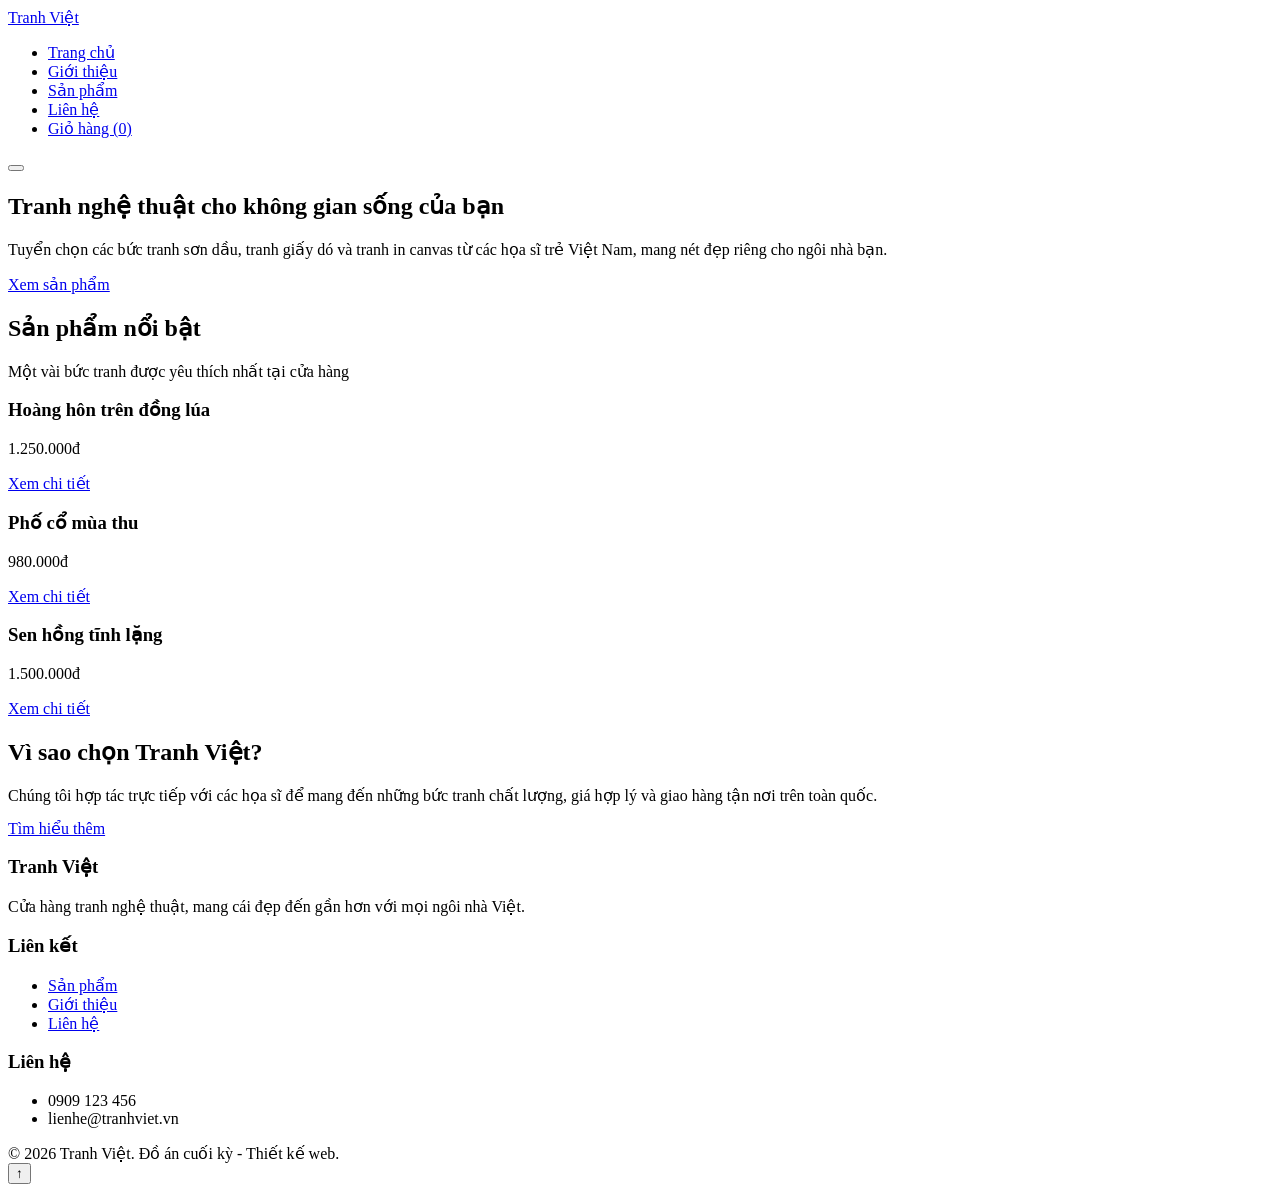
==== index.html @ 48a6f38f "update" ====
<!DOCTYPE html>
<html lang="vi">
<head>
<meta charset="UTF-8">
<meta name="viewport" content="width=device-width, initial-scale=1.0">
<title>Tranh Việt - Trang chủ</title>
<link rel="stylesheet" href="css/style.css">
</head>
<body>

<header>
  <div class="header-inner">
    <a href="index.html" class="logo">
      <span class="khung"></span>
      Tranh Việt
    </a>
    <nav>
      <ul>
        <li><a href="index.html">Trang chủ</a></li>
        <li><a href="gioi-thieu.html">Giới thiệu</a></li>
        <li><a href="san-pham.html">Sản phẩm</a></li>
        <li><a href="lien-he.html">Liên hệ</a></li>
        <li><a href="#">Giỏ hàng (<span id="so-gio-hang">0</span>)</a></li>
      </ul>
    </nav>
    <button class="menu-toggle" aria-label="Mở menu">
      <span></span><span></span><span></span>
    </button>
  </div>
</header>

<section class="hero">
  <div class="container">
    <h1>Tranh nghệ thuật cho không gian sống của bạn</h1>
    <p>Tuyển chọn các bức tranh sơn dầu, tranh giấy dó và tranh in canvas từ các họa sĩ trẻ Việt Nam, mang nét đẹp riêng cho ngôi nhà bạn.</p>
    <a href="san-pham.html" class="btn">Xem sản phẩm</a>
  </div>
</section>

<section>
  <div class="container">
    <div class="tieu-de-section">
      <h2>Sản phẩm nổi bật</h2>
      <p>Một vài bức tranh được yêu thích nhất tại cửa hàng</p>
    </div>

    <div class="luoi-san-pham">
      <div class="the-san-pham">
        <div class="tranh-art" style="background: linear-gradient(135deg,#b9924f,#e2c290,#2f3e2e);"></div>
        <div class="the-san-pham-noidung">
          <h3>Hoàng hôn trên đồng lúa</h3>
          <p class="gia">1.250.000đ</p>
          <a href="chi-tiet.html" class="btn">Xem chi tiết</a>
        </div>
      </div>

      <div class="the-san-pham">
        <div class="tranh-art" style="background: linear-gradient(135deg,#5c7a5a,#c9d6b0,#2a3a28);"></div>
        <div class="the-san-pham-noidung">
          <h3>Phố cổ mùa thu</h3>
          <p class="gia">980.000đ</p>
          <a href="chi-tiet.html" class="btn">Xem chi tiết</a>
        </div>
      </div>

      <div class="the-san-pham">
        <div class="tranh-art" style="background: linear-gradient(135deg,#a13a30,#e0a37c,#3a2a28);"></div>
        <div class="the-san-pham-noidung">
          <h3>Sen hồng tĩnh lặng</h3>
          <p class="gia">1.500.000đ</p>
          <a href="chi-tiet.html" class="btn">Xem chi tiết</a>
        </div>
      </div>
    </div>
  </div>
</section>

<section style="background: var(--nen-toi);">
  <div class="container gioi-thieu-luoi">
    <div class="tranh-art" style="background: linear-gradient(160deg,#2f3e2e,#b9924f,#faf7f1);"></div>
    <div>
      <h2>Vì sao chọn Tranh Việt?</h2>
      <p style="color:var(--chu-nhat); margin: 14px 0;">Chúng tôi hợp tác trực tiếp với các họa sĩ để mang đến những bức tranh chất lượng, giá hợp lý và giao hàng tận nơi trên toàn quốc.</p>
      <a href="gioi-thieu.html" class="btn btn-vien">Tìm hiểu thêm</a>
    </div>
  </div>
</section>

<footer>
  <div class="container footer-luoi">
    <div>
      <h3>Tranh Việt</h3>
      <p>Cửa hàng tranh nghệ thuật, mang cái đẹp đến gần hơn với mọi ngôi nhà Việt.</p>
    </div>
    <div>
      <h3>Liên kết</h3>
      <ul>
        <li><a href="san-pham.html">Sản phẩm</a></li>
        <li><a href="gioi-thieu.html">Giới thiệu</a></li>
        <li><a href="lien-he.html">Liên hệ</a></li>
      </ul>
    </div>
    <div>
      <h3>Liên hệ</h3>
      <ul>
        <li>0909 123 456</li>
        <li>lienhe@tranhviet.vn</li>
      </ul>
    </div>
  </div>
  <div class="footer-duoi">© 2026 Tranh Việt. Đồ án cuối kỳ - Thiết kế web.</div>
</footer>

<button id="len-dau-trang">↑</button>

<script src="js/script.js"></script>
</body>
</html>
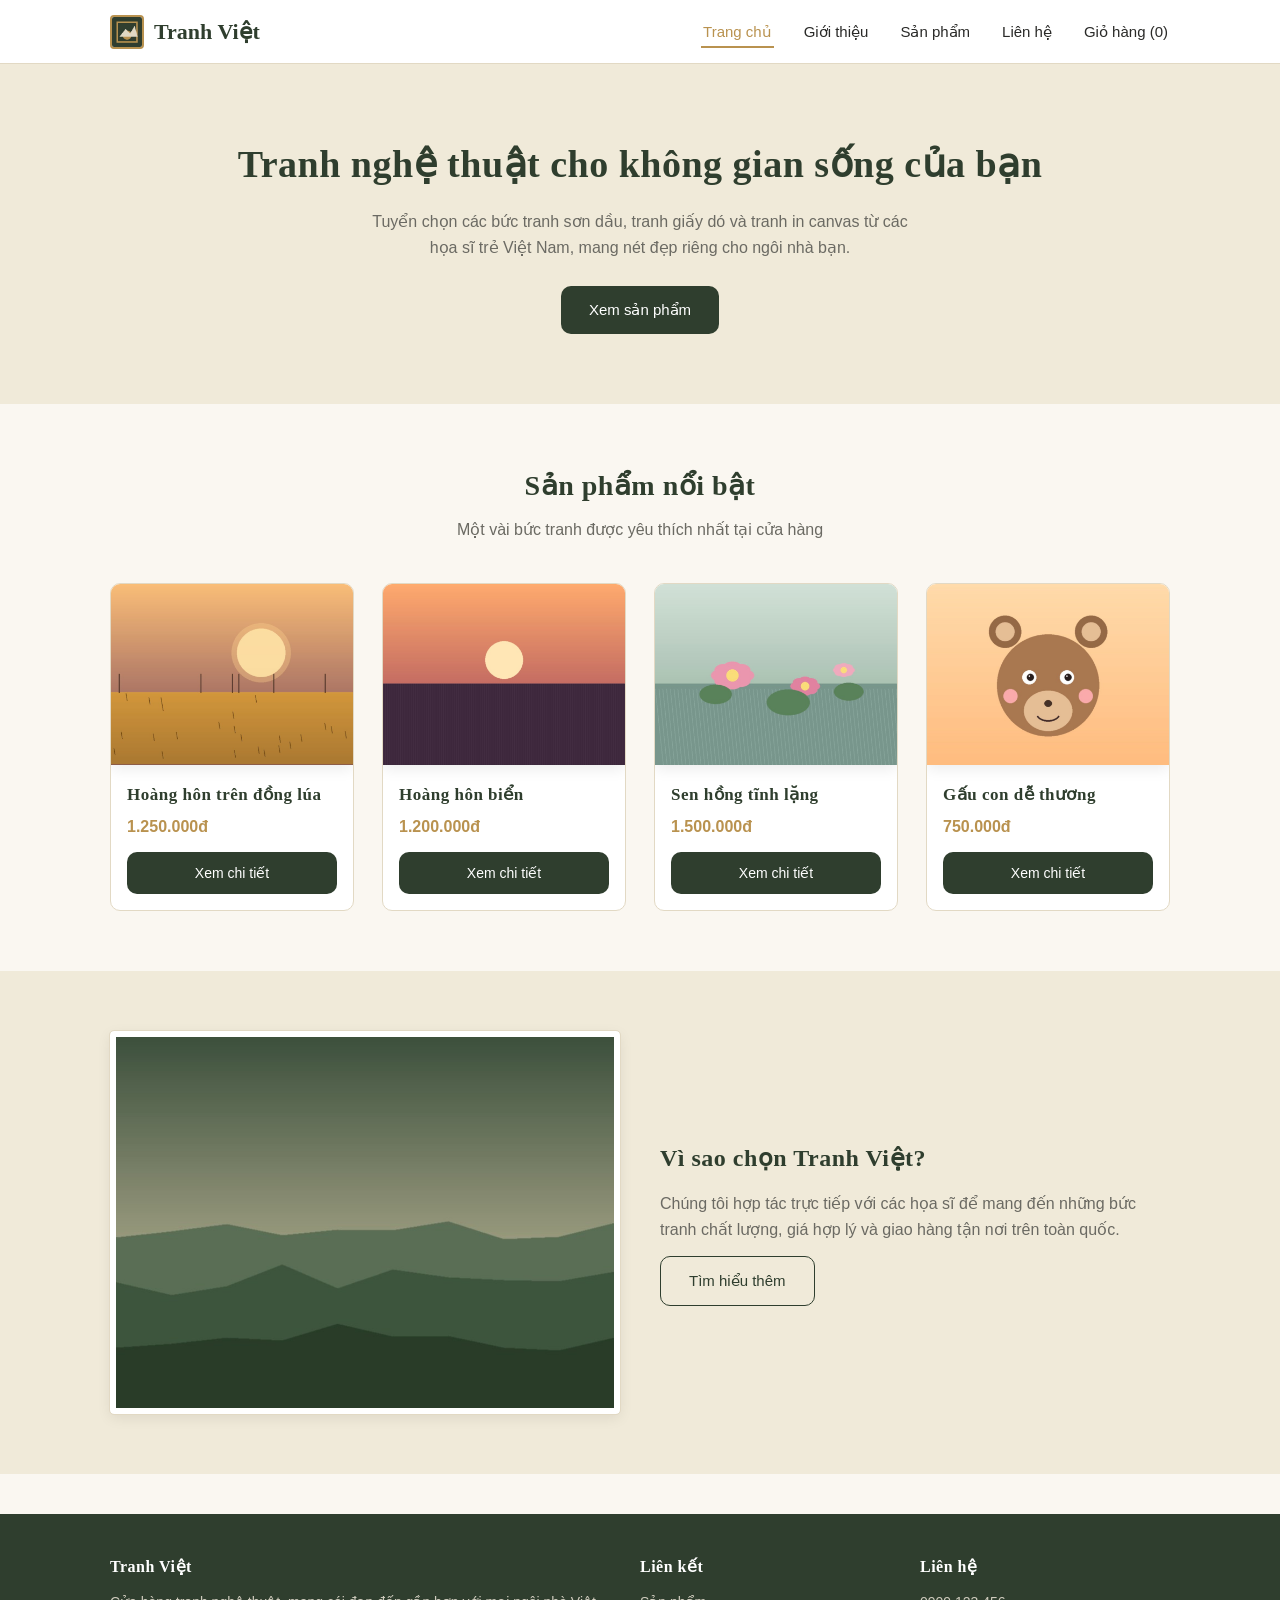
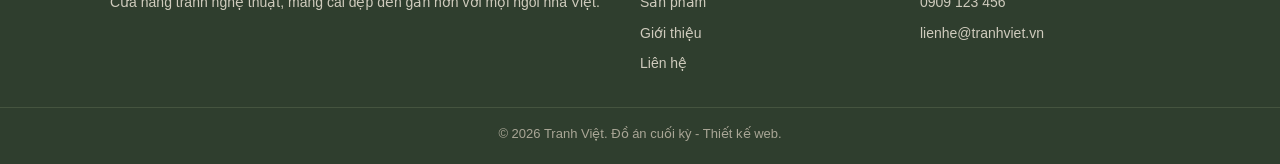
==== commit 5d52f6d8: "update" ====
--- a/index.html
+++ b/index.html
@@ -11,7 +11,7 @@
 <header>
   <div class="header-inner">
     <a href="index.html" class="logo">
-      <span class="khung"></span>
+      <img src="assets/logo.jpg" alt="Logo Tranh Việt" class="khung">
       Tranh Việt
     </a>
     <nav>
@@ -46,7 +46,7 @@
 
     <div class="luoi-san-pham">
       <div class="the-san-pham">
-        <div class="tranh-art" style="background: linear-gradient(135deg,#b9924f,#e2c290,#2f3e2e);"></div>
+        <div class="tranh-art" style="background-image: url('assets/tranh1.jpg');"></div>
         <div class="the-san-pham-noidung">
           <h3>Hoàng hôn trên đồng lúa</h3>
           <p class="gia">1.250.000đ</p>
@@ -55,19 +55,28 @@
       </div>
 
       <div class="the-san-pham">
-        <div class="tranh-art" style="background: linear-gradient(135deg,#5c7a5a,#c9d6b0,#2a3a28);"></div>
+        <div class="tranh-art" style="background-image: url('assets/tranh12.jpg');"></div>
         <div class="the-san-pham-noidung">
-          <h3>Phố cổ mùa thu</h3>
-          <p class="gia">980.000đ</p>
+          <h3>Hoàng hôn biển</h3>
+          <p class="gia">1.200.000đ</p>
           <a href="chi-tiet.html" class="btn">Xem chi tiết</a>
         </div>
       </div>
 
       <div class="the-san-pham">
-        <div class="tranh-art" style="background: linear-gradient(135deg,#a13a30,#e0a37c,#3a2a28);"></div>
+        <div class="tranh-art" style="background-image: url('assets/tranh3.jpg');"></div>
         <div class="the-san-pham-noidung">
           <h3>Sen hồng tĩnh lặng</h3>
           <p class="gia">1.500.000đ</p>
+          <a href="chi-tiet.html" class="btn">Xem chi tiết</a>
+        </div>
+      </div>
+
+      <div class="the-san-pham">
+        <div class="tranh-art" style="background-image: url('assets/tranh19.jpg');"></div>
+        <div class="the-san-pham-noidung">
+          <h3>Gấu con dễ thương</h3>
+          <p class="gia">750.000đ</p>
           <a href="chi-tiet.html" class="btn">Xem chi tiết</a>
         </div>
       </div>
@@ -77,7 +86,7 @@
 
 <section style="background: var(--nen-toi);">
   <div class="container gioi-thieu-luoi">
-    <div class="tranh-art" style="background: linear-gradient(160deg,#2f3e2e,#b9924f,#faf7f1);"></div>
+    <div class="tranh-art" style="background-image: url('assets/tranh-about.jpg');"></div>
     <div>
       <h2>Vì sao chọn Tranh Việt?</h2>
       <p style="color:var(--chu-nhat); margin: 14px 0;">Chúng tôi hợp tác trực tiếp với các họa sĩ để mang đến những bức tranh chất lượng, giá hợp lý và giao hàng tận nơi trên toàn quốc.</p>
--- a/css/style.css
+++ b/css/style.css
@@ -0,0 +1,530 @@
+/* ===== Biến màu & font dùng chung ===== */
+:root {
+  --nen: #faf7f1;
+  --nen-toi: #f0ead9;
+  --chu: #2a2a28;
+  --chu-nhat: #6b6a63;
+  --xanh: #2f3e2e;
+  --vang: #b9924f;
+  --vien: #e2d9c4;
+  --trang: #ffffff;
+  --bo-vien: 10px;
+}
+
+* {
+  box-sizing: border-box;
+  margin: 0;
+  padding: 0;
+}
+
+body {
+  font-family: "Segoe UI", Roboto, Arial, sans-serif;
+  background: var(--nen);
+  color: var(--chu);
+  line-height: 1.6;
+}
+
+h1, h2, h3 {
+  font-family: Georgia, "Times New Roman", serif;
+  color: var(--xanh);
+  letter-spacing: 0.5px;
+}
+
+a {
+  color: inherit;
+  text-decoration: none;
+}
+
+img {
+  max-width: 100%;
+  display: block;
+}
+
+.container {
+  max-width: 1100px;
+  margin: 0 auto;
+  padding: 0 20px;
+}
+
+/* ===== Header ===== */
+header {
+  background: var(--trang);
+  border-bottom: 1px solid var(--vien);
+  position: sticky;
+  top: 0;
+  z-index: 100;
+}
+
+.header-inner {
+  display: flex;
+  align-items: center;
+  justify-content: space-between;
+  padding: 14px 20px;
+  max-width: 1100px;
+  margin: 0 auto;
+}
+
+.logo {
+  display: flex;
+  align-items: center;
+  gap: 10px;
+  font-family: Georgia, serif;
+  font-size: 22px;
+  font-weight: bold;
+  color: var(--xanh);
+}
+
+.logo .khung {
+  width: 34px;
+  height: 34px;
+  border: 2px solid var(--vang);
+  border-radius: 4px;
+  object-fit: cover;
+}
+
+nav ul {
+  list-style: none;
+  display: flex;
+  gap: 28px;
+}
+
+nav a {
+  font-size: 15px;
+  color: var(--chu);
+  padding: 6px 2px;
+  border-bottom: 2px solid transparent;
+  transition: border-color 0.2s, color 0.2s;
+}
+
+nav a:hover,
+nav a.active {
+  color: var(--vang);
+  border-bottom-color: var(--vang);
+}
+
+.menu-toggle {
+  display: none;
+  flex-direction: column;
+  gap: 5px;
+  background: none;
+  border: none;
+  cursor: pointer;
+}
+
+.menu-toggle span {
+  width: 24px;
+  height: 2px;
+  background: var(--xanh);
+}
+
+/* ===== Hero ===== */
+.hero {
+  background: var(--nen-toi);
+  padding: 70px 0;
+  text-align: center;
+}
+
+.hero h1 {
+  font-size: 38px;
+  margin-bottom: 14px;
+}
+
+.hero p {
+  color: var(--chu-nhat);
+  max-width: 560px;
+  margin: 0 auto 26px;
+}
+
+.btn {
+  display: inline-block;
+  background: var(--xanh);
+  color: var(--trang);
+  padding: 12px 28px;
+  border-radius: var(--bo-vien);
+  border: none;
+  cursor: pointer;
+  font-size: 15px;
+  transition: background 0.2s;
+}
+
+.btn:hover {
+  background: var(--vang);
+}
+
+.btn-vien {
+  background: transparent;
+  border: 1px solid var(--xanh);
+  color: var(--xanh);
+}
+
+.btn-vien:hover {
+  background: var(--xanh);
+  color: var(--trang);
+}
+
+/* ===== Section chung ===== */
+section {
+  padding: 60px 0;
+}
+
+.tieu-de-section {
+  text-align: center;
+  margin-bottom: 40px;
+}
+
+.tieu-de-section h2 {
+  font-size: 28px;
+  margin-bottom: 8px;
+}
+
+.tieu-de-section p {
+  color: var(--chu-nhat);
+}
+
+/* ===== Khung tranh giả lập (không dùng ảnh thật) ===== */
+.tranh-art {
+  aspect-ratio: 4 / 3;
+  border-radius: 4px;
+  border: 6px solid var(--trang);
+  outline: 1px solid var(--vien);
+  box-shadow: 0 4px 14px rgba(0,0,0,0.08);
+  background-size: cover;
+  background-position: center;
+}
+
+/* ===== Grid sản phẩm ===== */
+.luoi-san-pham {
+  display: grid;
+  grid-template-columns: repeat(auto-fit, minmax(230px, 1fr));
+  gap: 28px;
+}
+
+.the-san-pham {
+  background: var(--trang);
+  border: 1px solid var(--vien);
+  border-radius: var(--bo-vien);
+  overflow: hidden;
+  transition: transform 0.2s, box-shadow 0.2s;
+}
+
+.the-san-pham:hover {
+  transform: translateY(-4px);
+  box-shadow: 0 10px 22px rgba(0,0,0,0.08);
+}
+
+.the-san-pham .tranh-art {
+  border-radius: 0;
+  border: none;
+  outline: none;
+}
+
+.the-san-pham-noidung {
+  padding: 16px;
+}
+
+.the-san-pham h3 {
+  font-size: 17px;
+  margin-bottom: 4px;
+}
+
+.the-san-pham .gia {
+  color: var(--vang);
+  font-weight: bold;
+  margin: 6px 0 12px;
+}
+
+.the-san-pham .btn {
+  width: 100%;
+  text-align: center;
+  padding: 10px;
+  font-size: 14px;
+}
+
+/* ===== Bộ lọc sản phẩm ===== */
+.bo-loc {
+  display: flex;
+  gap: 10px;
+  justify-content: center;
+  flex-wrap: wrap;
+  margin-bottom: 36px;
+}
+
+.bo-loc button {
+  background: var(--trang);
+  border: 1px solid var(--vien);
+  padding: 8px 18px;
+  border-radius: 20px;
+  cursor: pointer;
+  font-size: 14px;
+  transition: 0.2s;
+}
+
+.bo-loc button:hover,
+.bo-loc button.active {
+  background: var(--xanh);
+  color: var(--trang);
+  border-color: var(--xanh);
+}
+
+/* ===== Giới thiệu / About ===== */
+.gioi-thieu-luoi {
+  display: grid;
+  grid-template-columns: 1fr 1fr;
+  gap: 40px;
+  align-items: center;
+}
+
+.gia-tri-luoi {
+  display: grid;
+  grid-template-columns: repeat(auto-fit, minmax(200px, 1fr));
+  gap: 24px;
+  margin-top: 20px;
+}
+
+.gia-tri {
+  background: var(--trang);
+  border: 1px solid var(--vien);
+  border-radius: var(--bo-vien);
+  padding: 24px;
+  text-align: center;
+}
+
+.gia-tri .bieu-tuong {
+  font-size: 30px;
+  margin-bottom: 10px;
+}
+
+/* ===== Chi tiết sản phẩm ===== */
+.chi-tiet-luoi {
+  display: grid;
+  grid-template-columns: 1fr 1fr;
+  gap: 44px;
+}
+
+.chi-tiet-thong-tin .gia {
+  font-size: 26px;
+  color: var(--vang);
+  font-weight: bold;
+  margin: 12px 0 18px;
+}
+
+.chi-tiet-thong-tin ul {
+  list-style: none;
+  margin: 18px 0;
+  border-top: 1px solid var(--vien);
+}
+
+.chi-tiet-thong-tin li {
+  display: flex;
+  justify-content: space-between;
+  padding: 10px 0;
+  border-bottom: 1px solid var(--vien);
+  font-size: 14px;
+}
+
+.chi-tiet-thong-tin li span:first-child {
+  color: var(--chu-nhat);
+}
+
+.so-luong {
+  display: flex;
+  align-items: center;
+  gap: 12px;
+  margin: 18px 0;
+}
+
+.so-luong button {
+  width: 34px;
+  height: 34px;
+  border: 1px solid var(--vien);
+  background: var(--trang);
+  cursor: pointer;
+  border-radius: 6px;
+  font-size: 16px;
+}
+
+.so-luong input {
+  width: 50px;
+  text-align: center;
+  padding: 8px;
+  border: 1px solid var(--vien);
+  border-radius: 6px;
+}
+
+/* ===== Liên hệ ===== */
+.lien-he-luoi {
+  display: grid;
+  grid-template-columns: 1fr 1fr;
+  gap: 44px;
+}
+
+.thong-tin-lh li {
+  margin-bottom: 16px;
+  display: flex;
+  gap: 12px;
+}
+
+.thong-tin-lh .bieu-tuong {
+  color: var(--vang);
+  font-size: 18px;
+}
+
+form .truong {
+  margin-bottom: 16px;
+}
+
+form label {
+  display: block;
+  margin-bottom: 6px;
+  font-size: 14px;
+  color: var(--chu-nhat);
+}
+
+form input,
+form textarea {
+  width: 100%;
+  padding: 11px 12px;
+  border: 1px solid var(--vien);
+  border-radius: 6px;
+  font-family: inherit;
+  font-size: 14px;
+}
+
+form textarea {
+  resize: vertical;
+  min-height: 110px;
+}
+
+.thong-bao {
+  margin-top: 14px;
+  padding: 12px;
+  border-radius: 6px;
+  font-size: 14px;
+  display: none;
+}
+
+.thong-bao.hien {
+  display: block;
+}
+
+.thong-bao.thanh-cong {
+  background: #e7f3e6;
+  color: #2f6b2c;
+  border: 1px solid #bfe0bd;
+}
+
+.thong-bao.loi {
+  background: #fbe8e6;
+  color: #a13a30;
+  border: 1px solid #f0c3bd;
+}
+
+/* ===== Footer ===== */
+footer {
+  background: var(--xanh);
+  color: #e7e4da;
+  padding: 40px 0 20px;
+  margin-top: 40px;
+}
+
+.footer-luoi {
+  display: grid;
+  grid-template-columns: 2fr 1fr 1fr;
+  gap: 30px;
+  margin-bottom: 24px;
+}
+
+footer h3 {
+  color: var(--trang);
+  font-size: 16px;
+  margin-bottom: 12px;
+}
+
+footer p, footer li {
+  font-size: 14px;
+  color: #cfcbbd;
+}
+
+footer ul {
+  list-style: none;
+}
+
+footer li {
+  margin-bottom: 8px;
+}
+
+footer li a:hover {
+  color: var(--vang);
+}
+
+.footer-duoi {
+  text-align: center;
+  font-size: 13px;
+  color: #a9a696;
+  border-top: 1px solid #45543f;
+  padding-top: 16px;
+}
+
+/* ===== Nút lên đầu trang ===== */
+#len-dau-trang {
+  position: fixed;
+  bottom: 24px;
+  right: 24px;
+  width: 42px;
+  height: 42px;
+  border-radius: 50%;
+  background: var(--xanh);
+  color: var(--trang);
+  border: none;
+  cursor: pointer;
+  font-size: 18px;
+  display: none;
+  align-items: center;
+  justify-content: center;
+  box-shadow: 0 4px 10px rgba(0,0,0,0.2);
+}
+
+#len-dau-trang.hien {
+  display: flex;
+}
+
+/* ===== Responsive ===== */
+@media (max-width: 760px) {
+  nav {
+    position: fixed;
+    top: 63px;
+    left: 0;
+    right: 0;
+    background: var(--trang);
+    border-bottom: 1px solid var(--vien);
+    display: none;
+  }
+
+  nav.mo {
+    display: block;
+  }
+
+  nav ul {
+    flex-direction: column;
+    padding: 16px 20px;
+    gap: 16px;
+  }
+
+  .menu-toggle {
+    display: flex;
+  }
+
+  .gioi-thieu-luoi,
+  .chi-tiet-luoi,
+  .lien-he-luoi {
+    grid-template-columns: 1fr;
+  }
+
+  .footer-luoi {
+    grid-template-columns: 1fr;
+  }
+
+  .hero h1 {
+    font-size: 28px;
+  }
+}
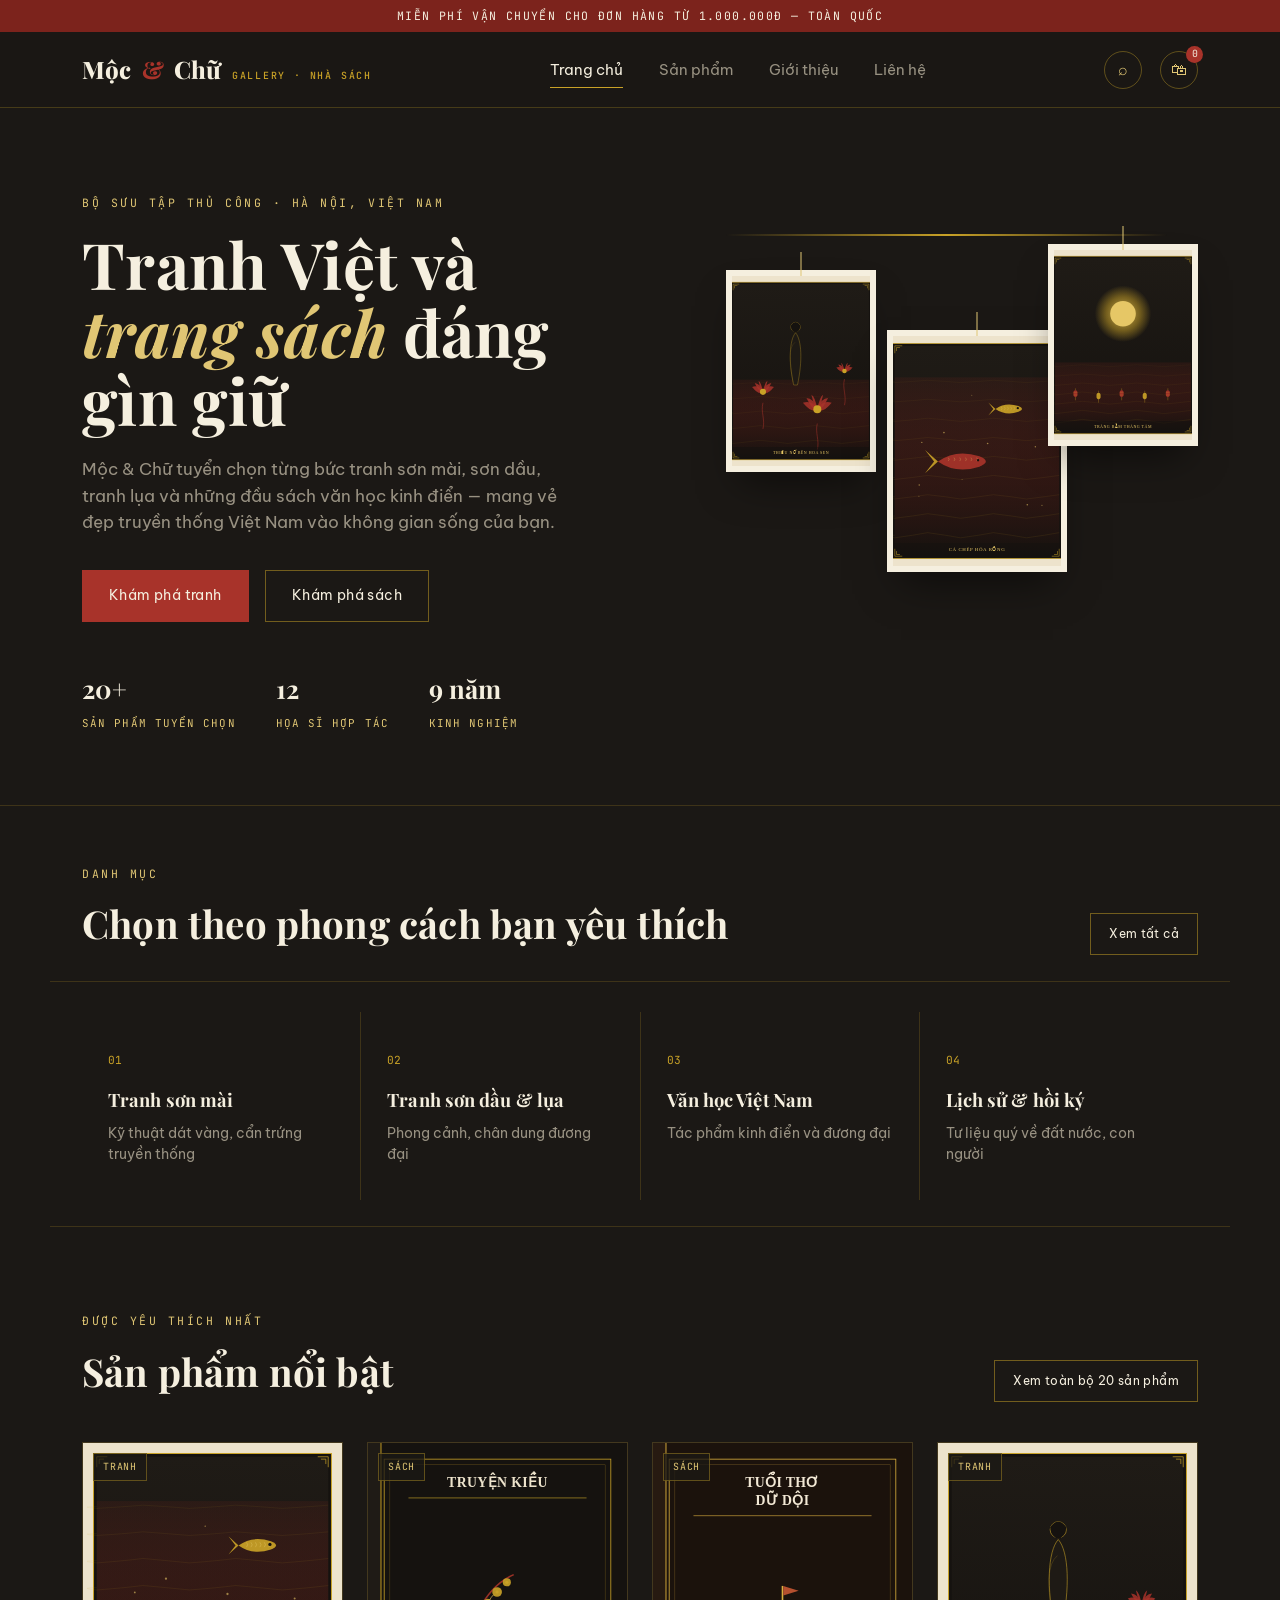
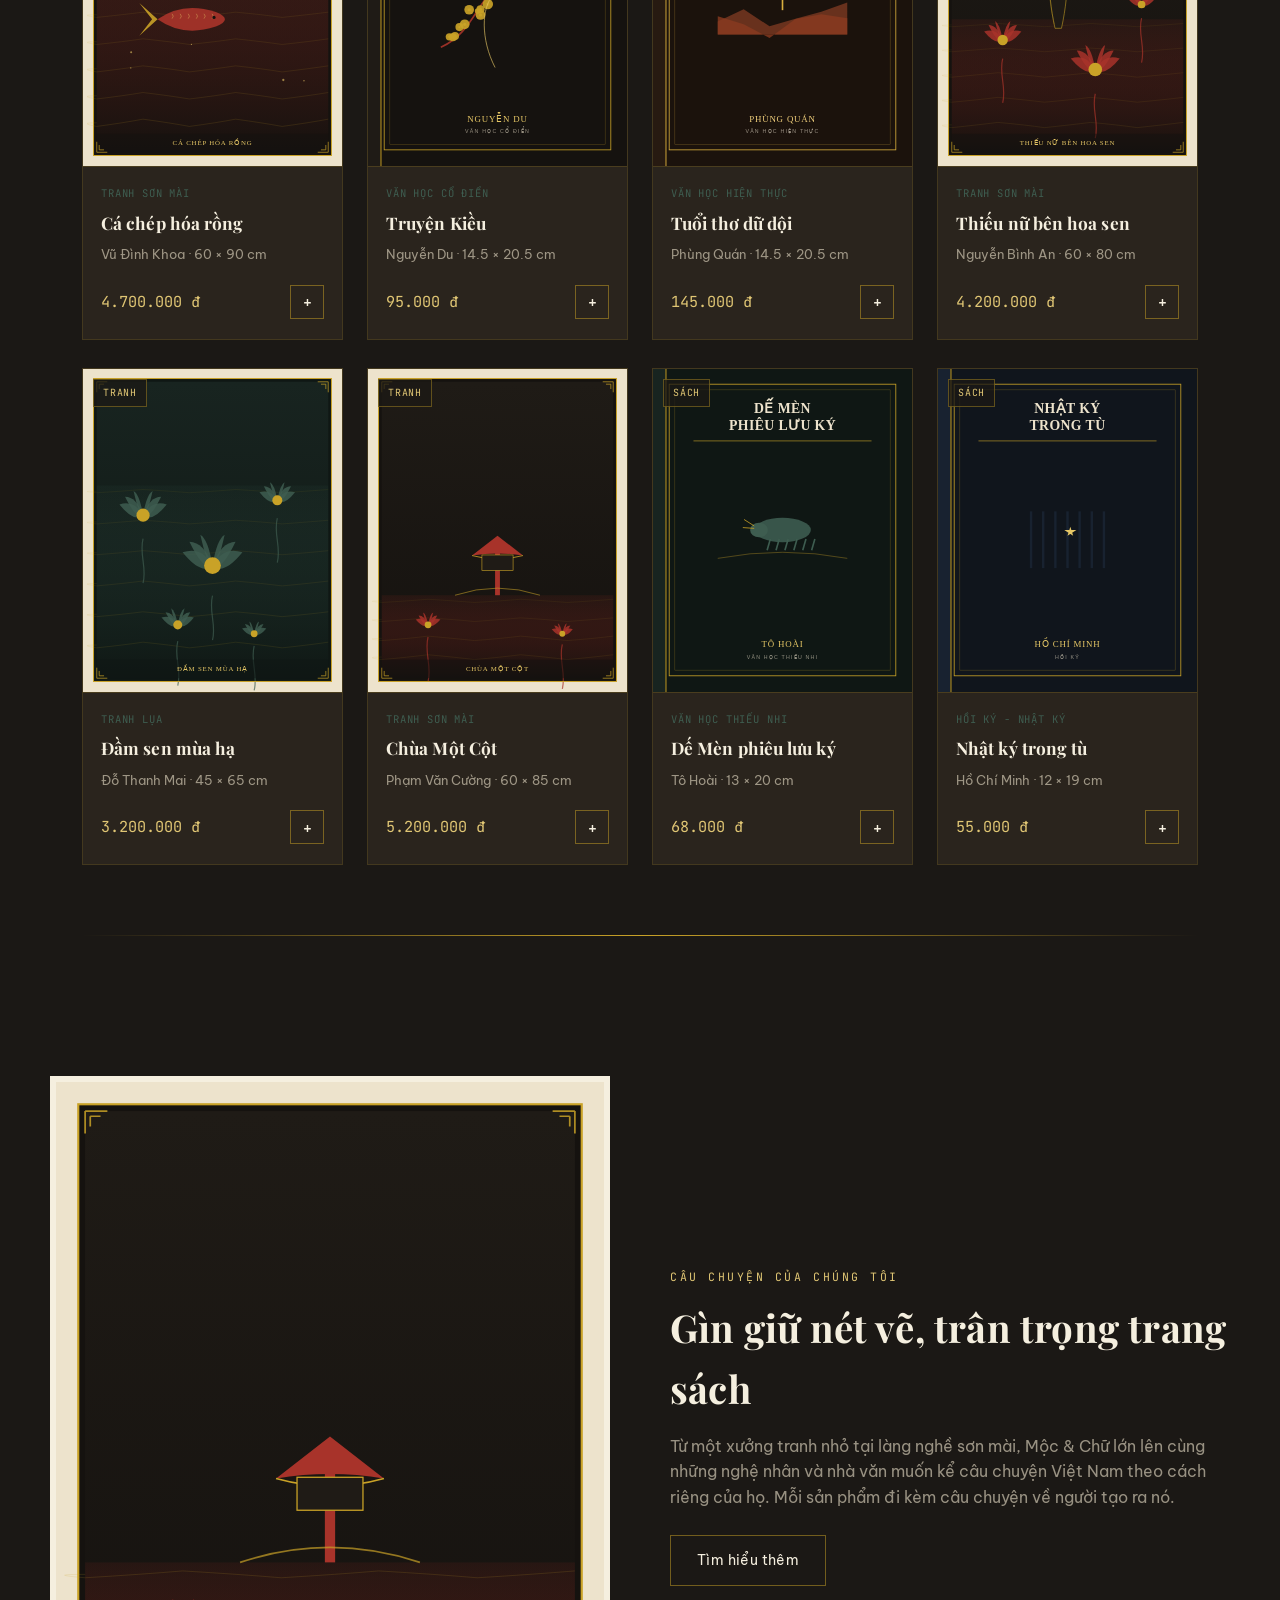
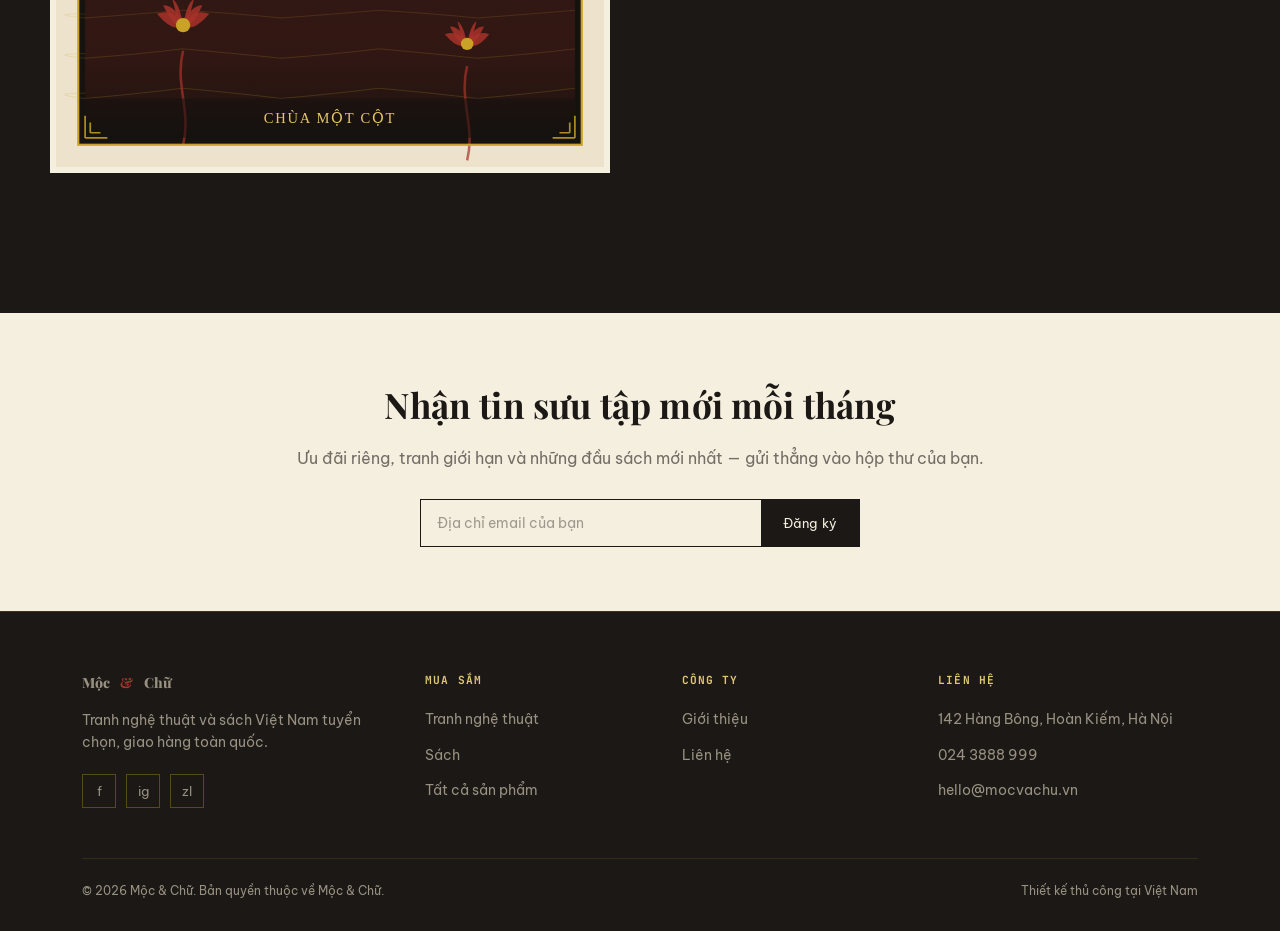
==== commit c5e1c671: "update" ====
--- a/index.html
+++ b/index.html
@@ -3,124 +3,179 @@
 <head>
 <meta charset="UTF-8">
 <meta name="viewport" content="width=device-width, initial-scale=1.0">
-<title>Tranh Việt - Trang chủ</title>
+<title>Mộc & Chữ — Tranh nghệ thuật & Sách Việt</title>
+<meta name="description" content="Mộc & Chữ tuyển chọn tranh sơn mài, sơn dầu, tranh lụa và sách văn học Việt Nam từ các nghệ sĩ và ấn bản uy tín.">
 <link rel="stylesheet" href="css/style.css">
 </head>
 <body>
 
-<header>
-  <div class="header-inner">
-    <a href="index.html" class="logo">
-      <img src="assets/logo.jpg" alt="Logo Tranh Việt" class="khung">
-      Tranh Việt
-    </a>
-    <nav>
-      <ul>
-        <li><a href="index.html">Trang chủ</a></li>
-        <li><a href="gioi-thieu.html">Giới thiệu</a></li>
-        <li><a href="san-pham.html">Sản phẩm</a></li>
-        <li><a href="lien-he.html">Liên hệ</a></li>
-        <li><a href="#">Giỏ hàng (<span id="so-gio-hang">0</span>)</a></li>
-      </ul>
+<div class="strip">Miễn phí vận chuyển cho đơn hàng từ 1.000.000đ — Toàn quốc</div>
+
+<header class="site-header">
+  <div class="wrap">
+    <a href="index.html" class="brand">Mộc <span class="mark">&</span> Chữ <small>Gallery · Nhà sách</small></a>
+    <nav class="nav-main">
+      <a href="index.html" class="active">Trang chủ</a>
+      <a href="html/san-pham.html">Sản phẩm</a>
+      <a href="html/gioi-thieu.html">Giới thiệu</a>
+      <a href="html/lien-he.html">Liên hệ</a>
     </nav>
-    <button class="menu-toggle" aria-label="Mở menu">
-      <span></span><span></span><span></span>
-    </button>
+    <div class="header-actions">
+      <a class="icon-btn" href="html/san-pham.html" title="Tìm kiếm" aria-label="Tìm kiếm">⌕</a>
+      <a class="icon-btn" href="html/san-pham.html" title="Giỏ hàng" aria-label="Giỏ hàng">
+        🛍
+        <span class="cart-count">0</span>
+      </a>
+      <button class="menu-toggle" aria-label="Mở menu">☰</button>
+    </div>
   </div>
 </header>
 
 <section class="hero">
-  <div class="container">
-    <h1>Tranh nghệ thuật cho không gian sống của bạn</h1>
-    <p>Tuyển chọn các bức tranh sơn dầu, tranh giấy dó và tranh in canvas từ các họa sĩ trẻ Việt Nam, mang nét đẹp riêng cho ngôi nhà bạn.</p>
-    <a href="san-pham.html" class="btn">Xem sản phẩm</a>
-  </div>
-</section>
-
-<section>
-  <div class="container">
-    <div class="tieu-de-section">
-      <h2>Sản phẩm nổi bật</h2>
-      <p>Một vài bức tranh được yêu thích nhất tại cửa hàng</p>
+  <div class="wrap">
+    <div class="hero-copy">
+      <span class="eyebrow">Bộ sưu tập thủ công · Hà Nội, Việt Nam</span>
+      <h1 class="hero-title">Tranh Việt và<br><em>trang sách</em> đáng gìn giữ</h1>
+      <p class="hero-desc">Mộc & Chữ tuyển chọn từng bức tranh sơn mài, sơn dầu, tranh lụa và những đầu sách văn học kinh điển — mang vẻ đẹp truyền thống Việt Nam vào không gian sống của bạn.</p>
+      <div class="hero-cta">
+        <a href="html/san-pham.html?type=tranh" class="btn btn-primary">Khám phá tranh</a>
+        <a href="html/san-pham.html?type=sach" class="btn btn-ghost">Khám phá sách</a>
+      </div>
+      <div class="hero-stats">
+        <div><strong>20+</strong><span>Sản phẩm tuyển chọn</span></div>
+        <div><strong>12</strong><span>Họa sĩ hợp tác</span></div>
+        <div><strong>9 năm</strong><span>Kinh nghiệm</span></div>
+      </div>
     </div>
-
-    <div class="luoi-san-pham">
-      <div class="the-san-pham">
-        <div class="tranh-art" style="background-image: url('assets/tranh1.jpg');"></div>
-        <div class="the-san-pham-noidung">
-          <h3>Hoàng hôn trên đồng lúa</h3>
-          <p class="gia">1.250.000đ</p>
-          <a href="chi-tiet.html" class="btn">Xem chi tiết</a>
-        </div>
-      </div>
-
-      <div class="the-san-pham">
-        <div class="tranh-art" style="background-image: url('assets/tranh12.jpg');"></div>
-        <div class="the-san-pham-noidung">
-          <h3>Hoàng hôn biển</h3>
-          <p class="gia">1.200.000đ</p>
-          <a href="chi-tiet.html" class="btn">Xem chi tiết</a>
-        </div>
-      </div>
-
-      <div class="the-san-pham">
-        <div class="tranh-art" style="background-image: url('assets/tranh3.jpg');"></div>
-        <div class="the-san-pham-noidung">
-          <h3>Sen hồng tĩnh lặng</h3>
-          <p class="gia">1.500.000đ</p>
-          <a href="chi-tiet.html" class="btn">Xem chi tiết</a>
-        </div>
-      </div>
-
-      <div class="the-san-pham">
-        <div class="tranh-art" style="background-image: url('assets/tranh19.jpg');"></div>
-        <div class="the-san-pham-noidung">
-          <h3>Gấu con dễ thương</h3>
-          <p class="gia">750.000đ</p>
-          <a href="chi-tiet.html" class="btn">Xem chi tiết</a>
-        </div>
-      </div>
+    <div class="hero-gallery">
+      <div class="hang-rod"></div>
+      <div class="frame f1"><img src="assets/tranh01.svg" alt="Thiếu nữ bên hoa sen"></div>
+      <div class="frame f2"><img src="assets/tranh06.svg" alt="Cá chép hóa rồng"></div>
+      <div class="frame f3"><img src="assets/tranh08.svg" alt="Trăng rằm tháng Tám"></div>
     </div>
   </div>
 </section>
 
-<section style="background: var(--nen-toi);">
-  <div class="container gioi-thieu-luoi">
-    <div class="tranh-art" style="background-image: url('assets/tranh-about.jpg');"></div>
+<section class="category-strip">
+  <div class="wrap">
     <div>
-      <h2>Vì sao chọn Tranh Việt?</h2>
-      <p style="color:var(--chu-nhat); margin: 14px 0;">Chúng tôi hợp tác trực tiếp với các họa sĩ để mang đến những bức tranh chất lượng, giá hợp lý và giao hàng tận nơi trên toàn quốc.</p>
-      <a href="gioi-thieu.html" class="btn btn-vien">Tìm hiểu thêm</a>
+      <span class="eyebrow">Danh mục</span>
+      <h2 class="section-title">Chọn theo phong cách bạn yêu thích</h2>
+    </div>
+    <a href="html/san-pham.html" class="btn btn-ghost btn-sm">Xem tất cả</a>
+  </div>
+  <div class="wrap">
+    <div class="cat-grid">
+      <a class="cat-card" href="html/san-pham.html?type=tranh">
+        <span class="num">01</span>
+        <h3>Tranh sơn mài</h3>
+        <p>Kỹ thuật dát vàng, cẩn trứng truyền thống</p>
+      </a>
+      <a class="cat-card" href="html/san-pham.html?type=tranh">
+        <span class="num">02</span>
+        <h3>Tranh sơn dầu &amp; lụa</h3>
+        <p>Phong cảnh, chân dung đương đại</p>
+      </a>
+      <a class="cat-card" href="html/san-pham.html?type=sach">
+        <span class="num">03</span>
+        <h3>Văn học Việt Nam</h3>
+        <p>Tác phẩm kinh điển và đương đại</p>
+      </a>
+      <a class="cat-card" href="html/san-pham.html?type=sach">
+        <span class="num">04</span>
+        <h3>Lịch sử &amp; hồi ký</h3>
+        <p>Tư liệu quý về đất nước, con người</p>
+      </a>
     </div>
   </div>
 </section>
 
-<footer>
-  <div class="container footer-luoi">
-    <div>
-      <h3>Tranh Việt</h3>
-      <p>Cửa hàng tranh nghệ thuật, mang cái đẹp đến gần hơn với mọi ngôi nhà Việt.</p>
+<section class="section">
+  <div class="wrap">
+    <div class="section-head">
+      <div>
+        <span class="eyebrow">Được yêu thích nhất</span>
+        <h2 class="section-title">Sản phẩm nổi bật</h2>
+      </div>
+      <a href="html/san-pham.html" class="btn btn-ghost btn-sm">Xem toàn bộ 20 sản phẩm</a>
     </div>
-    <div>
-      <h3>Liên kết</h3>
-      <ul>
-        <li><a href="san-pham.html">Sản phẩm</a></li>
-        <li><a href="gioi-thieu.html">Giới thiệu</a></li>
-        <li><a href="lien-he.html">Liên hệ</a></li>
-      </ul>
+    <div class="product-grid" id="featured-grid"></div>
+  </div>
+</section>
+
+<section class="section" style="padding-top:0;">
+  <div class="wrap">
+    <div class="gold-divider"></div>
+  </div>
+</section>
+
+<section class="section" style="padding-top:0;">
+  <div class="wrap about-grid">
+    <div class="about-media">
+      <img src="assets/tranh11.svg" alt="Chùa Một Cột — tranh sơn mài">
     </div>
-    <div>
-      <h3>Liên hệ</h3>
-      <ul>
-        <li>0909 123 456</li>
-        <li>lienhe@tranhviet.vn</li>
-      </ul>
+    <div class="about-copy">
+      <span class="eyebrow">Câu chuyện của chúng tôi</span>
+      <h2 class="section-title">Gìn giữ nét vẽ, trân trọng trang sách</h2>
+      <p class="section-lede">Từ một xưởng tranh nhỏ tại làng nghề sơn mài, Mộc & Chữ lớn lên cùng những nghệ nhân và nhà văn muốn kể câu chuyện Việt Nam theo cách riêng của họ. Mỗi sản phẩm đi kèm câu chuyện về người tạo ra nó.</p>
+      <a href="html/gioi-thieu.html" class="btn btn-ghost" style="margin-top:24px;">Tìm hiểu thêm</a>
     </div>
   </div>
-  <div class="footer-duoi">© 2026 Tranh Việt. Đồ án cuối kỳ - Thiết kế web.</div>
+</section>
+
+<section class="cta-band">
+  <div class="wrap">
+    <h2>Nhận tin sưu tập mới mỗi tháng</h2>
+    <p>Ưu đãi riêng, tranh giới hạn và những đầu sách mới nhất — gửi thẳng vào hộp thư của bạn.</p>
+    <form class="cta-form" id="newsletter-form">
+      <input type="email" placeholder="Địa chỉ email của bạn" required>
+      <button type="submit">Đăng ký</button>
+    </form>
+  </div>
+</section>
+
+<footer class="site-footer">
+  <div class="wrap">
+    <div class="footer-grid">
+      <div class="footer-brand">
+        <a href="index.html" class="brand">Mộc <span class="mark">&</span> Chữ</a>
+        <p>Tranh nghệ thuật và sách Việt Nam tuyển chọn, giao hàng toàn quốc.</p>
+        <div class="social-row">
+          <a href="#" aria-label="Facebook">f</a>
+          <a href="#" aria-label="Instagram">ig</a>
+          <a href="#" aria-label="Zalo">zl</a>
+        </div>
+      </div>
+      <div>
+        <h5>Mua sắm</h5>
+        <ul>
+          <li><a href="html/san-pham.html?type=tranh">Tranh nghệ thuật</a></li>
+          <li><a href="html/san-pham.html?type=sach">Sách</a></li>
+          <li><a href="html/san-pham.html">Tất cả sản phẩm</a></li>
+        </ul>
+      </div>
+      <div>
+        <h5>Công ty</h5>
+        <ul>
+          <li><a href="html/gioi-thieu.html">Giới thiệu</a></li>
+          <li><a href="html/lien-he.html">Liên hệ</a></li>
+        </ul>
+      </div>
+      <div>
+        <h5>Liên hệ</h5>
+        <ul>
+          <li><a href="#">142 Hàng Bông, Hoàn Kiếm, Hà Nội</a></li>
+          <li><a href="tel:+84243888999">024 3888 999</a></li>
+          <li><a href="mailto:hello@mocvachu.vn">hello@mocvachu.vn</a></li>
+        </ul>
+      </div>
+    </div>
+    <div class="footer-bottom">
+      <span>© 2026 Mộc & Chữ. Bản quyền thuộc về Mộc & Chữ.</span>
+      <span>Thiết kế thủ công tại Việt Nam</span>
+    </div>
+  </div>
 </footer>
-
-<button id="len-dau-trang">↑</button>
 
 <script src="js/script.js"></script>
 </body>
--- a/css/style.css
+++ b/css/style.css
@@ -1,530 +1,775 @@
-/* ===== Biến màu & font dùng chung ===== */
-:root {
-  --nen: #faf7f1;
-  --nen-toi: #f0ead9;
-  --chu: #2a2a28;
-  --chu-nhat: #6b6a63;
-  --xanh: #2f3e2e;
-  --vang: #b9924f;
-  --vien: #e2d9c4;
-  --trang: #ffffff;
-  --bo-vien: 10px;
-}
-
-* {
-  box-sizing: border-box;
-  margin: 0;
-  padding: 0;
-}
-
-body {
-  font-family: "Segoe UI", Roboto, Arial, sans-serif;
-  background: var(--nen);
-  color: var(--chu);
-  line-height: 1.6;
-}
-
-h1, h2, h3 {
-  font-family: Georgia, "Times New Roman", serif;
-  color: var(--xanh);
-  letter-spacing: 0.5px;
-}
-
-a {
-  color: inherit;
-  text-decoration: none;
-}
-
-img {
-  max-width: 100%;
-  display: block;
-}
-
-.container {
-  max-width: 1100px;
-  margin: 0 auto;
-  padding: 0 20px;
-}
-
-/* ===== Header ===== */
-header {
-  background: var(--trang);
-  border-bottom: 1px solid var(--vien);
-  position: sticky;
-  top: 0;
-  z-index: 100;
-}
-
-.header-inner {
-  display: flex;
-  align-items: center;
-  justify-content: space-between;
-  padding: 14px 20px;
-  max-width: 1100px;
-  margin: 0 auto;
-}
-
-.logo {
-  display: flex;
-  align-items: center;
-  gap: 10px;
-  font-family: Georgia, serif;
-  font-size: 22px;
-  font-weight: bold;
-  color: var(--xanh);
-}
-
-.logo .khung {
-  width: 34px;
-  height: 34px;
-  border: 2px solid var(--vang);
-  border-radius: 4px;
-  object-fit: cover;
-}
-
-nav ul {
-  list-style: none;
-  display: flex;
-  gap: 28px;
-}
-
-nav a {
-  font-size: 15px;
-  color: var(--chu);
-  padding: 6px 2px;
-  border-bottom: 2px solid transparent;
-  transition: border-color 0.2s, color 0.2s;
-}
-
-nav a:hover,
-nav a.active {
-  color: var(--vang);
-  border-bottom-color: var(--vang);
-}
-
-.menu-toggle {
-  display: none;
-  flex-direction: column;
-  gap: 5px;
-  background: none;
-  border: none;
-  cursor: pointer;
-}
-
-.menu-toggle span {
-  width: 24px;
-  height: 2px;
-  background: var(--xanh);
-}
-
-/* ===== Hero ===== */
-.hero {
-  background: var(--nen-toi);
-  padding: 70px 0;
-  text-align: center;
-}
-
-.hero h1 {
-  font-size: 38px;
-  margin-bottom: 14px;
-}
-
-.hero p {
-  color: var(--chu-nhat);
-  max-width: 560px;
-  margin: 0 auto 26px;
-}
-
-.btn {
-  display: inline-block;
-  background: var(--xanh);
-  color: var(--trang);
-  padding: 12px 28px;
-  border-radius: var(--bo-vien);
-  border: none;
-  cursor: pointer;
-  font-size: 15px;
-  transition: background 0.2s;
-}
-
-.btn:hover {
-  background: var(--vang);
-}
-
-.btn-vien {
-  background: transparent;
-  border: 1px solid var(--xanh);
-  color: var(--xanh);
-}
-
-.btn-vien:hover {
-  background: var(--xanh);
-  color: var(--trang);
-}
-
-/* ===== Section chung ===== */
-section {
-  padding: 60px 0;
-}
-
-.tieu-de-section {
-  text-align: center;
-  margin-bottom: 40px;
-}
-
-.tieu-de-section h2 {
-  font-size: 28px;
-  margin-bottom: 8px;
-}
-
-.tieu-de-section p {
-  color: var(--chu-nhat);
-}
-
-/* ===== Khung tranh giả lập (không dùng ảnh thật) ===== */
-.tranh-art {
-  aspect-ratio: 4 / 3;
-  border-radius: 4px;
-  border: 6px solid var(--trang);
-  outline: 1px solid var(--vien);
-  box-shadow: 0 4px 14px rgba(0,0,0,0.08);
-  background-size: cover;
-  background-position: center;
-}
-
-/* ===== Grid sản phẩm ===== */
-.luoi-san-pham {
-  display: grid;
-  grid-template-columns: repeat(auto-fit, minmax(230px, 1fr));
-  gap: 28px;
-}
-
-.the-san-pham {
-  background: var(--trang);
-  border: 1px solid var(--vien);
-  border-radius: var(--bo-vien);
-  overflow: hidden;
-  transition: transform 0.2s, box-shadow 0.2s;
-}
-
-.the-san-pham:hover {
-  transform: translateY(-4px);
-  box-shadow: 0 10px 22px rgba(0,0,0,0.08);
-}
-
-.the-san-pham .tranh-art {
-  border-radius: 0;
-  border: none;
-  outline: none;
-}
-
-.the-san-pham-noidung {
-  padding: 16px;
-}
-
-.the-san-pham h3 {
-  font-size: 17px;
-  margin-bottom: 4px;
-}
-
-.the-san-pham .gia {
-  color: var(--vang);
-  font-weight: bold;
-  margin: 6px 0 12px;
-}
-
-.the-san-pham .btn {
-  width: 100%;
-  text-align: center;
-  padding: 10px;
-  font-size: 14px;
-}
-
-/* ===== Bộ lọc sản phẩm ===== */
-.bo-loc {
-  display: flex;
-  gap: 10px;
-  justify-content: center;
-  flex-wrap: wrap;
-  margin-bottom: 36px;
-}
-
-.bo-loc button {
-  background: var(--trang);
-  border: 1px solid var(--vien);
-  padding: 8px 18px;
-  border-radius: 20px;
-  cursor: pointer;
-  font-size: 14px;
-  transition: 0.2s;
-}
-
-.bo-loc button:hover,
-.bo-loc button.active {
-  background: var(--xanh);
-  color: var(--trang);
-  border-color: var(--xanh);
-}
-
-/* ===== Giới thiệu / About ===== */
-.gioi-thieu-luoi {
-  display: grid;
-  grid-template-columns: 1fr 1fr;
-  gap: 40px;
-  align-items: center;
-}
-
-.gia-tri-luoi {
-  display: grid;
-  grid-template-columns: repeat(auto-fit, minmax(200px, 1fr));
-  gap: 24px;
-  margin-top: 20px;
-}
-
-.gia-tri {
-  background: var(--trang);
-  border: 1px solid var(--vien);
-  border-radius: var(--bo-vien);
-  padding: 24px;
-  text-align: center;
-}
-
-.gia-tri .bieu-tuong {
-  font-size: 30px;
-  margin-bottom: 10px;
-}
-
-/* ===== Chi tiết sản phẩm ===== */
-.chi-tiet-luoi {
-  display: grid;
-  grid-template-columns: 1fr 1fr;
-  gap: 44px;
-}
-
-.chi-tiet-thong-tin .gia {
-  font-size: 26px;
-  color: var(--vang);
-  font-weight: bold;
-  margin: 12px 0 18px;
-}
-
-.chi-tiet-thong-tin ul {
-  list-style: none;
-  margin: 18px 0;
-  border-top: 1px solid var(--vien);
-}
-
-.chi-tiet-thong-tin li {
-  display: flex;
-  justify-content: space-between;
-  padding: 10px 0;
-  border-bottom: 1px solid var(--vien);
-  font-size: 14px;
-}
-
-.chi-tiet-thong-tin li span:first-child {
-  color: var(--chu-nhat);
-}
-
-.so-luong {
-  display: flex;
-  align-items: center;
-  gap: 12px;
-  margin: 18px 0;
-}
-
-.so-luong button {
-  width: 34px;
-  height: 34px;
-  border: 1px solid var(--vien);
-  background: var(--trang);
-  cursor: pointer;
-  border-radius: 6px;
-  font-size: 16px;
-}
-
-.so-luong input {
-  width: 50px;
-  text-align: center;
-  padding: 8px;
-  border: 1px solid var(--vien);
-  border-radius: 6px;
-}
-
-/* ===== Liên hệ ===== */
-.lien-he-luoi {
-  display: grid;
-  grid-template-columns: 1fr 1fr;
-  gap: 44px;
-}
-
-.thong-tin-lh li {
-  margin-bottom: 16px;
-  display: flex;
-  gap: 12px;
-}
-
-.thong-tin-lh .bieu-tuong {
-  color: var(--vang);
-  font-size: 18px;
-}
-
-form .truong {
-  margin-bottom: 16px;
-}
-
-form label {
-  display: block;
-  margin-bottom: 6px;
-  font-size: 14px;
-  color: var(--chu-nhat);
-}
-
-form input,
-form textarea {
-  width: 100%;
-  padding: 11px 12px;
-  border: 1px solid var(--vien);
-  border-radius: 6px;
-  font-family: inherit;
-  font-size: 14px;
-}
-
-form textarea {
-  resize: vertical;
-  min-height: 110px;
-}
-
-.thong-bao {
-  margin-top: 14px;
-  padding: 12px;
-  border-radius: 6px;
-  font-size: 14px;
-  display: none;
-}
-
-.thong-bao.hien {
-  display: block;
-}
-
-.thong-bao.thanh-cong {
-  background: #e7f3e6;
-  color: #2f6b2c;
-  border: 1px solid #bfe0bd;
-}
-
-.thong-bao.loi {
-  background: #fbe8e6;
-  color: #a13a30;
-  border: 1px solid #f0c3bd;
-}
-
-/* ===== Footer ===== */
-footer {
-  background: var(--xanh);
-  color: #e7e4da;
-  padding: 40px 0 20px;
-  margin-top: 40px;
-}
-
-.footer-luoi {
-  display: grid;
-  grid-template-columns: 2fr 1fr 1fr;
-  gap: 30px;
-  margin-bottom: 24px;
-}
-
-footer h3 {
-  color: var(--trang);
-  font-size: 16px;
-  margin-bottom: 12px;
-}
-
-footer p, footer li {
-  font-size: 14px;
-  color: #cfcbbd;
-}
-
-footer ul {
-  list-style: none;
-}
-
-footer li {
-  margin-bottom: 8px;
-}
-
-footer li a:hover {
-  color: var(--vang);
-}
-
-.footer-duoi {
-  text-align: center;
-  font-size: 13px;
-  color: #a9a696;
-  border-top: 1px solid #45543f;
-  padding-top: 16px;
-}
-
-/* ===== Nút lên đầu trang ===== */
-#len-dau-trang {
-  position: fixed;
-  bottom: 24px;
-  right: 24px;
-  width: 42px;
-  height: 42px;
-  border-radius: 50%;
-  background: var(--xanh);
-  color: var(--trang);
-  border: none;
-  cursor: pointer;
-  font-size: 18px;
-  display: none;
-  align-items: center;
-  justify-content: center;
-  box-shadow: 0 4px 10px rgba(0,0,0,0.2);
-}
-
-#len-dau-trang.hien {
-  display: flex;
-}
-
-/* ===== Responsive ===== */
-@media (max-width: 760px) {
-  nav {
-    position: fixed;
-    top: 63px;
-    left: 0;
-    right: 0;
-    background: var(--trang);
-    border-bottom: 1px solid var(--vien);
-    display: none;
+/* =========================================================
+   MỘC & CHỮ — Tranh sơn mài & Sách xưa
+   Design tokens: ink black, dó paper cream, lacquer red, antique gold, jade
+   ========================================================= */
+
+@import url('https://fonts.googleapis.com/css2?family=Playfair+Display:ital,wght@0,500;0,600;0,700;0,800;1,500&family=Be+Vietnam+Pro:wght@300;400;500;600;700&family=JetBrains+Mono:wght@400;500&display=swap');
+
+:root{
+  --ink:        #1B1815;
+  --ink-soft:   #2A241D;
+  --paper:      #EDE3CC;
+  --paper-soft: #F5EFDF;
+  --lacquer:    #A8332A;
+  --lacquer-d:  #7C231C;
+  --gold:       #C9A227;
+  --gold-soft:  #E0C674;
+  --jade:       #3E5D50;
+  --line:       #C9BFA6;
+  --ink-60:     rgba(27,24,21,.6);
+  --ink-40:     rgba(27,24,21,.4);
+  --paper-60:   rgba(237,227,204,.6);
+
+  --font-display: 'Playfair Display', 'Times New Roman', serif;
+  --font-body: 'Be Vietnam Pro', system-ui, sans-serif;
+  --font-mono: 'JetBrains Mono', monospace;
+
+  --container: 1180px;
+  --radius: 2px;
+}
+
+*{ box-sizing:border-box; margin:0; padding:0; }
+html{ scroll-behavior:smooth; }
+body{
+  background:var(--ink);
+  color:var(--paper);
+  font-family:var(--font-body);
+  font-weight:400;
+  line-height:1.6;
+  -webkit-font-smoothing:antialiased;
+}
+img{ max-width:100%; display:block; }
+a{ color:inherit; text-decoration:none; }
+ul{ list-style:none; }
+button{ font-family:inherit; cursor:pointer; border:none; background:none; color:inherit; }
+input, textarea, select{ font-family:inherit; }
+
+::selection{ background:var(--lacquer); color:var(--paper-soft); }
+
+:focus-visible{
+  outline:2px solid var(--gold);
+  outline-offset:3px;
+}
+
+.wrap{
+  max-width:var(--container);
+  margin:0 auto;
+  padding:0 32px;
+}
+
+/* ---------- Typography helpers ---------- */
+.eyebrow{
+  font-family:var(--font-mono);
+  font-size:.72rem;
+  letter-spacing:.22em;
+  text-transform:uppercase;
+  color:var(--gold-soft);
+}
+h1,h2,h3{ font-family:var(--font-display); font-weight:700; letter-spacing:.005em; }
+.section-title{
+  font-size:clamp(1.7rem, 3vw, 2.5rem);
+  color:var(--paper-soft);
+  margin-top:8px;
+}
+.section-lede{
+  max-width:56ch;
+  color:var(--paper-60);
+  font-size:1rem;
+  margin-top:14px;
+}
+
+/* ---------- Top announcement strip ---------- */
+.strip{
+  background:var(--lacquer-d);
+  color:var(--paper-soft);
+  text-align:center;
+  font-family:var(--font-mono);
+  font-size:.72rem;
+  letter-spacing:.12em;
+  padding:7px 12px;
+  text-transform:uppercase;
+}
+
+/* ---------- Header ---------- */
+.site-header{
+  position:sticky; top:0; z-index:50;
+  background:rgba(27,24,21,.92);
+  backdrop-filter:blur(10px);
+  border-bottom:1px solid rgba(201,162,39,.25);
+}
+.site-header .wrap{
+  display:flex; align-items:center; justify-content:space-between;
+  padding-top:18px; padding-bottom:18px;
+  gap:24px;
+}
+.brand{
+  display:flex; align-items:baseline; gap:10px;
+  font-family:var(--font-display);
+  font-size:1.5rem; font-weight:800;
+  color:var(--paper-soft);
+  letter-spacing:.01em;
+}
+.brand small{
+  font-family:var(--font-mono);
+  font-size:.62rem;
+  letter-spacing:.18em;
+  color:var(--gold);
+  text-transform:uppercase;
+  font-weight:500;
+}
+.brand .mark{ color:var(--lacquer); }
+
+.nav-main{
+  display:flex; gap:36px;
+  font-size:.92rem;
+}
+.nav-main a{
+  position:relative;
+  padding:4px 0;
+  color:var(--paper-60);
+  transition:color .2s ease;
+}
+.nav-main a::after{
+  content:"";
+  position:absolute; left:0; right:100%; bottom:-3px;
+  height:1px; background:var(--gold);
+  transition:right .25s ease;
+}
+.nav-main a:hover, .nav-main a.active{ color:var(--paper-soft); }
+.nav-main a:hover::after, .nav-main a.active::after{ right:0; }
+
+.header-actions{ display:flex; align-items:center; gap:18px; }
+.icon-btn{
+  width:38px; height:38px;
+  border:1px solid rgba(201,162,39,.4);
+  display:flex; align-items:center; justify-content:center;
+  color:var(--gold-soft);
+  border-radius:50%;
+  position:relative;
+  transition:border-color .2s ease, color .2s ease;
+}
+.icon-btn:hover{ border-color:var(--gold); color:var(--paper-soft); }
+.cart-count{
+  position:absolute; top:-6px; right:-6px;
+  background:var(--lacquer);
+  color:var(--paper-soft);
+  font-family:var(--font-mono);
+  font-size:.62rem;
+  min-width:17px; height:17px;
+  border-radius:50%;
+  display:flex; align-items:center; justify-content:center;
+}
+.menu-toggle{ display:none; }
+
+/* ---------- Hero ---------- */
+.hero{
+  position:relative;
+  padding:86px 0 70px;
+  overflow:hidden;
+  border-bottom:1px solid rgba(201,162,39,.2);
+}
+.hero .wrap{
+  display:grid;
+  grid-template-columns:1.05fr .95fr;
+  gap:60px;
+  align-items:center;
+}
+.hero-copy .eyebrow{ display:block; margin-bottom:18px; }
+.hero-title{
+  font-size:clamp(2.4rem, 5vw, 4rem);
+  line-height:1.06;
+  color:var(--paper-soft);
+}
+.hero-title em{
+  font-style:italic;
+  color:var(--gold-soft);
+}
+.hero-desc{
+  margin-top:22px;
+  max-width:46ch;
+  color:var(--paper-60);
+  font-size:1.05rem;
+}
+.hero-cta{
+  margin-top:34px;
+  display:flex; gap:16px; flex-wrap:wrap;
+}
+.hero-stats{
+  margin-top:46px;
+  display:flex; gap:40px;
+}
+.hero-stats div strong{
+  display:block;
+  font-family:var(--font-display);
+  font-size:1.6rem;
+  color:var(--paper-soft);
+}
+.hero-stats div span{
+  font-family:var(--font-mono);
+  font-size:.68rem;
+  letter-spacing:.1em;
+  color:var(--gold-soft);
+  text-transform:uppercase;
+}
+
+/* Signature: hanging gallery frames */
+.hero-gallery{
+  position:relative;
+  height:460px;
+}
+.hang-rod{
+  position:absolute; top:0; left:6%; right:6%;
+  height:2px; background:linear-gradient(90deg, transparent, var(--gold), transparent);
+  transform-origin:left center;
+  animation:rodgrow 1.1s ease forwards;
+}
+@keyframes rodgrow{ from{ transform:scaleX(0);} to{ transform:scaleX(1);} }
+
+.frame{
+  position:absolute;
+  width:150px;
+  border:6px solid var(--paper-soft);
+  box-shadow:0 22px 40px -14px rgba(0,0,0,.55);
+  opacity:0;
+  animation:drop .7s ease forwards;
+}
+.frame::before{
+  content:"";
+  position:absolute; top:-24px; left:50%;
+  width:1px; height:24px;
+  background:var(--gold-soft);
+  transform:translateX(-50%);
+}
+.frame img{ width:100%; height:190px; object-fit:cover; }
+.frame.f1{ top:36px; left:6%; animation-delay:.25s; }
+.frame.f2{ top:96px; left:38%; width:180px; animation-delay:.45s; }
+.frame.f2 img{ height:230px; }
+.frame.f3{ top:10px; left:70%; animation-delay:.65s; }
+@keyframes drop{
+  from{ opacity:0; transform:translateY(-16px); }
+  to{ opacity:1; transform:translateY(0); }
+}
+@media (prefers-reduced-motion: reduce){
+  .frame, .hang-rod{ animation:none; opacity:1; transform:none; }
+}
+
+/* ---------- Buttons ---------- */
+.btn{
+  display:inline-flex; align-items:center; gap:10px;
+  padding:14px 26px;
+  font-size:.85rem;
+  letter-spacing:.03em;
+  border:1px solid transparent;
+  transition:all .2s ease;
+}
+.btn-primary{
+  background:var(--lacquer);
+  color:var(--paper-soft);
+}
+.btn-primary:hover{ background:var(--lacquer-d); }
+.btn-ghost{
+  border-color:rgba(201,162,39,.5);
+  color:var(--paper-soft);
+}
+.btn-ghost:hover{ border-color:var(--gold); background:rgba(201,162,39,.08); }
+.btn-block{ width:100%; justify-content:center; }
+.btn-sm{ padding:10px 18px; font-size:.78rem; }
+
+/* ---------- Category strip ---------- */
+.category-strip{
+  padding:54px 0 10px;
+}
+.category-strip .wrap{
+  display:flex; justify-content:space-between; align-items:flex-end; gap:20px;
+  border-bottom:1px solid rgba(201,162,39,.2);
+  padding-bottom:26px;
+}
+.cat-grid{
+  display:grid;
+  grid-template-columns:repeat(4,1fr);
+  gap:1px;
+  background:rgba(201,162,39,.2);
+  margin-top:30px;
+}
+.cat-card{
+  background:var(--ink);
+  padding:34px 26px;
+  transition:background .2s ease;
+}
+.cat-card:hover{ background:var(--ink-soft); }
+.cat-card .num{
+  font-family:var(--font-mono);
+  font-size:.7rem;
+  color:var(--gold);
+}
+.cat-card h3{
+  margin-top:14px;
+  font-size:1.15rem;
+  color:var(--paper-soft);
+}
+.cat-card p{
+  margin-top:8px;
+  font-size:.85rem;
+  color:var(--paper-60);
+}
+
+/* ---------- Product grid / section ---------- */
+.section{ padding:70px 0; }
+.section-head{
+  display:flex; justify-content:space-between; align-items:flex-end;
+  gap:24px; flex-wrap:wrap;
+  margin-bottom:40px;
+}
+
+.product-grid{
+  display:grid;
+  grid-template-columns:repeat(4, 1fr);
+  gap:28px 24px;
+}
+.product-card{
+  background:var(--ink-soft);
+  border:1px solid rgba(201,162,39,.16);
+  display:flex; flex-direction:column;
+  transition:transform .25s ease, border-color .25s ease, box-shadow .25s ease;
+}
+.product-card:hover{
+  transform:translateY(-6px);
+  border-color:rgba(201,162,39,.5);
+  box-shadow:0 24px 40px -20px rgba(0,0,0,.6);
+}
+.product-thumb{
+  position:relative;
+  aspect-ratio:4/5;
+  overflow:hidden;
+  border-bottom:1px solid rgba(201,162,39,.2);
+}
+.product-thumb img{
+  width:100%; height:100%; object-fit:cover;
+  transition:transform .5s ease;
+}
+.product-card:hover .product-thumb img{ transform:scale(1.06); }
+.product-tag{
+  position:absolute; top:10px; left:10px;
+  font-family:var(--font-mono);
+  font-size:.62rem;
+  letter-spacing:.08em;
+  text-transform:uppercase;
+  padding:5px 9px;
+  background:rgba(27,24,21,.75);
+  color:var(--gold-soft);
+  border:1px solid rgba(201,162,39,.4);
+}
+.product-body{
+  padding:18px 18px 20px;
+  display:flex; flex-direction:column; gap:10px; flex:1;
+}
+.product-cat{
+  font-family:var(--font-mono);
+  font-size:.66rem;
+  letter-spacing:.08em;
+  text-transform:uppercase;
+  color:var(--jade);
+}
+.product-name{
+  font-family:var(--font-display);
+  font-size:1.08rem;
+  color:var(--paper-soft);
+  line-height:1.3;
+}
+.product-name a:hover{ color:var(--gold-soft); }
+.product-meta{
+  font-size:.8rem;
+  color:var(--paper-60);
+}
+.product-foot{
+  margin-top:auto;
+  display:flex; align-items:center; justify-content:space-between;
+  padding-top:10px;
+}
+.price{
+  font-family:var(--font-mono);
+  color:var(--gold-soft);
+  font-size:.95rem;
+}
+.add-btn{
+  width:34px; height:34px;
+  border:1px solid rgba(201,162,39,.5);
+  color:var(--paper-soft);
+  display:flex; align-items:center; justify-content:center;
+  font-size:1.1rem;
+  transition:background .2s ease, border-color .2s ease;
+}
+.add-btn:hover{ background:var(--lacquer); border-color:var(--lacquer); }
+
+/* ---------- Filters (san pham) ---------- */
+.filters{
+  display:flex; flex-wrap:wrap; gap:10px;
+  margin-bottom:36px;
+}
+.filter-btn{
+  padding:9px 18px;
+  border:1px solid rgba(201,162,39,.35);
+  font-family:var(--font-mono);
+  font-size:.72rem;
+  letter-spacing:.06em;
+  text-transform:uppercase;
+  color:var(--paper-60);
+  transition:all .2s ease;
+}
+.filter-btn:hover{ border-color:var(--gold); color:var(--paper-soft); }
+.filter-btn.active{
+  background:var(--gold);
+  border-color:var(--gold);
+  color:var(--ink);
+}
+.toolbar{
+  display:flex; justify-content:space-between; align-items:center;
+  gap:16px; flex-wrap:wrap;
+  margin-bottom:26px;
+}
+.search-box{
+  display:flex; align-items:center; gap:10px;
+  border:1px solid rgba(201,162,39,.35);
+  padding:10px 14px;
+  min-width:260px;
+}
+.search-box input{
+  background:none; border:none; color:var(--paper-soft);
+  width:100%; font-size:.9rem;
+}
+.search-box input::placeholder{ color:var(--ink-40); color:var(--paper-60); opacity:.7; }
+.search-box input:focus{ outline:none; }
+.sort-select{
+  background:var(--ink-soft);
+  border:1px solid rgba(201,162,39,.35);
+  color:var(--paper-soft);
+  padding:10px 14px;
+  font-size:.82rem;
+}
+.result-count{
+  font-family:var(--font-mono);
+  font-size:.75rem;
+  color:var(--paper-60);
+  margin-bottom:20px;
+}
+.empty-state{
+  text-align:center;
+  padding:80px 20px;
+  color:var(--paper-60);
+  font-family:var(--font-display);
+  font-size:1.2rem;
+  display:none;
+}
+
+/* ---------- Divider ---------- */
+.gold-divider{
+  height:1px;
+  background:linear-gradient(90deg, transparent, var(--gold), transparent);
+  margin:0 auto;
+  width:100%;
+}
+
+/* ---------- About page ---------- */
+.about-hero{
+  padding:70px 0 40px;
+  border-bottom:1px solid rgba(201,162,39,.2);
+}
+.about-grid{
+  display:grid; grid-template-columns:1fr 1fr; gap:60px; align-items:center;
+  padding:70px 0;
+}
+.about-grid img{ border:6px solid var(--paper-soft); }
+.timeline{
+  display:grid; gap:0;
+  margin-top:20px;
+}
+.tl-item{
+  display:grid; grid-template-columns:90px 1fr;
+  gap:24px;
+  padding:26px 0;
+  border-top:1px solid rgba(201,162,39,.18);
+}
+.tl-item:last-child{ border-bottom:1px solid rgba(201,162,39,.18); }
+.tl-year{
+  font-family:var(--font-mono);
+  color:var(--gold);
+  font-size:.95rem;
+}
+.tl-body h4{
+  font-family:var(--font-display);
+  color:var(--paper-soft);
+  font-size:1.05rem;
+}
+.tl-body p{
+  color:var(--paper-60);
+  margin-top:6px;
+  font-size:.9rem;
+}
+.values-grid{
+  display:grid; grid-template-columns:repeat(3,1fr); gap:24px;
+  margin-top:40px;
+}
+.value-card{
+  padding:28px;
+  border:1px solid rgba(201,162,39,.2);
+}
+.value-card .glyph{ color:var(--lacquer); font-size:1.6rem; }
+.value-card h4{
+  font-family:var(--font-display);
+  margin-top:14px; color:var(--paper-soft);
+}
+.value-card p{ margin-top:8px; color:var(--paper-60); font-size:.88rem; }
+
+/* ---------- Product detail ---------- */
+.breadcrumb{
+  font-family:var(--font-mono);
+  font-size:.72rem;
+  color:var(--paper-60);
+  padding:22px 0;
+}
+.breadcrumb a:hover{ color:var(--gold-soft); }
+.detail-grid{
+  display:grid; grid-template-columns:1fr 1fr; gap:60px;
+  padding-bottom:70px;
+}
+.detail-media img{
+  width:100%;
+  border:8px solid var(--paper-soft);
+}
+.detail-thumbs{
+  display:flex; gap:10px; margin-top:14px;
+}
+.detail-thumbs div{
+  width:64px; height:64px;
+  border:1px solid rgba(201,162,39,.4);
+  background:var(--ink-soft);
+}
+.detail-info .product-cat{ font-size:.75rem; }
+.detail-info h1{
+  font-size:clamp(1.6rem, 3vw, 2.2rem);
+  color:var(--paper-soft);
+  margin-top:10px;
+}
+.detail-rating{
+  display:flex; align-items:center; gap:8px;
+  margin-top:12px;
+  color:var(--gold-soft);
+  font-size:.85rem;
+}
+.detail-price{
+  font-family:var(--font-mono);
+  font-size:1.8rem;
+  color:var(--gold-soft);
+  margin-top:22px;
+}
+.detail-desc{
+  margin-top:20px;
+  color:var(--paper-60);
+  max-width:52ch;
+  font-size:.95rem;
+}
+.spec-table{
+  margin-top:26px;
+  width:100%;
+  border-top:1px solid rgba(201,162,39,.2);
+}
+.spec-table tr{ border-bottom:1px solid rgba(201,162,39,.15); }
+.spec-table td{
+  padding:11px 4px;
+  font-size:.85rem;
+}
+.spec-table td:first-child{
+  color:var(--paper-60);
+  font-family:var(--font-mono);
+  font-size:.72rem;
+  text-transform:uppercase;
+  width:36%;
+}
+.qty-row{
+  display:flex; align-items:center; gap:18px;
+  margin-top:28px;
+}
+.qty-stepper{
+  display:flex; align-items:center;
+  border:1px solid rgba(201,162,39,.4);
+}
+.qty-stepper button{
+  width:38px; height:42px;
+  color:var(--paper-soft);
+  font-size:1.1rem;
+}
+.qty-stepper button:hover{ background:rgba(201,162,39,.15); }
+.qty-stepper input{
+  width:44px; text-align:center;
+  background:none; border:none; color:var(--paper-soft);
+  font-family:var(--font-mono);
+}
+.detail-actions{ display:flex; gap:14px; margin-top:26px; }
+.trust-row{
+  display:flex; gap:26px; margin-top:34px;
+  padding-top:24px; border-top:1px solid rgba(201,162,39,.18);
+  flex-wrap:wrap;
+}
+.trust-row div{ font-size:.78rem; color:var(--paper-60); display:flex; gap:8px; align-items:center; }
+.trust-row .g{ color:var(--gold); }
+
+.related-heading{ margin-bottom:30px; }
+
+/* ---------- Contact ---------- */
+.contact-grid{
+  display:grid; grid-template-columns:1fr 1fr; gap:60px;
+  padding:70px 0;
+}
+.contact-info h2{ color:var(--paper-soft); }
+.info-list{ margin-top:30px; display:grid; gap:22px; }
+.info-list li{ display:flex; gap:16px; }
+.info-list .ico{
+  width:40px; height:40px; flex:none;
+  border:1px solid rgba(201,162,39,.4);
+  color:var(--gold-soft);
+  display:flex; align-items:center; justify-content:center;
+}
+.info-list strong{ display:block; color:var(--paper-soft); font-size:.92rem; }
+.info-list span{ color:var(--paper-60); font-size:.85rem; }
+.map-box{
+  margin-top:34px;
+  height:220px;
+  border:1px solid rgba(201,162,39,.3);
+  background:
+    repeating-linear-gradient(45deg, rgba(201,162,39,.06) 0 2px, transparent 2px 14px),
+    var(--ink-soft);
+  display:flex; align-items:center; justify-content:center;
+  font-family:var(--font-mono); font-size:.75rem; color:var(--paper-60);
+  text-align:center; padding:20px;
+}
+.form-group{ margin-bottom:20px; }
+.form-group label{
+  display:block; font-family:var(--font-mono);
+  font-size:.7rem; letter-spacing:.08em; text-transform:uppercase;
+  color:var(--gold-soft); margin-bottom:8px;
+}
+.form-group input, .form-group textarea{
+  width:100%;
+  background:var(--ink-soft);
+  border:1px solid rgba(201,162,39,.3);
+  color:var(--paper-soft);
+  padding:13px 14px;
+  font-size:.92rem;
+}
+.form-group input:focus, .form-group textarea:focus{
+  outline:none; border-color:var(--gold);
+}
+.form-row{ display:grid; grid-template-columns:1fr 1fr; gap:18px; }
+.form-note{ margin-top:14px; font-size:.78rem; color:var(--paper-60); display:none; }
+.form-note.show{ display:block; color:var(--jade); }
+
+/* ---------- Newsletter / CTA band ---------- */
+.cta-band{
+  background:var(--paper-soft);
+  color:var(--ink);
+  padding:64px 0;
+  text-align:center;
+}
+.cta-band h2{ color:var(--ink); font-size:clamp(1.5rem,3vw,2.2rem); }
+.cta-band p{ color:var(--ink-60); margin-top:12px; }
+.cta-form{
+  margin-top:28px;
+  display:flex; justify-content:center; gap:0;
+  max-width:440px; margin-left:auto; margin-right:auto;
+}
+.cta-form input{
+  flex:1;
+  padding:14px 16px;
+  border:1px solid var(--ink);
+  border-right:none;
+  background:transparent;
+  color:var(--ink);
+  font-size:.9rem;
+}
+.cta-form input::placeholder{ color:var(--ink-40); }
+.cta-form button{
+  padding:14px 22px;
+  background:var(--ink);
+  color:var(--paper-soft);
+  font-size:.8rem; letter-spacing:.05em;
+}
+
+/* ---------- Footer ---------- */
+.site-footer{
+  padding:60px 0 30px;
+  border-top:1px solid rgba(201,162,39,.2);
+}
+.footer-grid{
+  display:grid; grid-template-columns:1.4fr 1fr 1fr 1.2fr; gap:40px;
+}
+.footer-grid h5{
+  font-family:var(--font-mono);
+  font-size:.7rem; letter-spacing:.1em; text-transform:uppercase;
+  color:var(--gold-soft); margin-bottom:16px;
+}
+.footer-grid ul{ display:grid; gap:10px; }
+.footer-grid a{ color:var(--paper-60); font-size:.88rem; }
+.footer-grid a:hover{ color:var(--paper-soft); }
+.footer-brand p{ color:var(--paper-60); font-size:.88rem; margin-top:14px; max-width:32ch; }
+.social-row{ display:flex; gap:10px; margin-top:20px; }
+.social-row a{
+  width:34px; height:34px; border:1px solid rgba(201,162,39,.35);
+  display:flex; align-items:center; justify-content:center;
+  font-size:.8rem;
+}
+.footer-bottom{
+  margin-top:50px; padding-top:22px;
+  border-top:1px solid rgba(201,162,39,.15);
+  display:flex; justify-content:space-between; flex-wrap:wrap; gap:12px;
+  font-size:.78rem; color:var(--paper-60);
+}
+
+/* ---------- Toast ---------- */
+.toast{
+  position:fixed; bottom:26px; right:26px;
+  background:var(--jade);
+  color:var(--paper-soft);
+  padding:14px 22px;
+  font-size:.85rem;
+  transform:translateY(120%);
+  opacity:0;
+  transition:transform .35s ease, opacity .35s ease;
+  z-index:200;
+  border-left:3px solid var(--gold);
+}
+.toast.show{ transform:translateY(0); opacity:1; }
+
+/* ---------- Responsive ---------- */
+@media (max-width:980px){
+  .hero .wrap{ grid-template-columns:1fr; }
+  .hero-gallery{ height:340px; }
+  .cat-grid{ grid-template-columns:repeat(2,1fr); }
+  .product-grid{ grid-template-columns:repeat(2,1fr); }
+  .about-grid, .contact-grid, .detail-grid{ grid-template-columns:1fr; gap:40px; }
+  .footer-grid{ grid-template-columns:1fr 1fr; }
+  .values-grid{ grid-template-columns:1fr; }
+}
+@media (max-width:640px){
+  .wrap{ padding:0 20px; }
+  .nav-main{
+    position:fixed; inset:0 0 0 auto; width:78%;
+    background:var(--ink-soft);
+    flex-direction:column;
+    padding:100px 32px;
+    transform:translateX(100%);
+    transition:transform .3s ease;
+    z-index:60;
+    gap:26px;
   }
-
-  nav.mo {
-    display: block;
+  .nav-main.open{ transform:translateX(0); }
+  .menu-toggle{
+    display:flex; width:38px; height:38px;
+    border:1px solid rgba(201,162,39,.4);
+    align-items:center; justify-content:center;
+    color:var(--paper-soft);
   }
-
-  nav ul {
-    flex-direction: column;
-    padding: 16px 20px;
-    gap: 16px;
-  }
-
-  .menu-toggle {
-    display: flex;
-  }
-
-  .gioi-thieu-luoi,
-  .chi-tiet-luoi,
-  .lien-he-luoi {
-    grid-template-columns: 1fr;
-  }
-
-  .footer-luoi {
-    grid-template-columns: 1fr;
-  }
-
-  .hero h1 {
-    font-size: 28px;
-  }
-}
+  .product-grid{ grid-template-columns:1fr 1fr; }
+  .cat-grid{ grid-template-columns:1fr; }
+  .form-row{ grid-template-columns:1fr; }
+  .footer-grid{ grid-template-columns:1fr; }
+}
